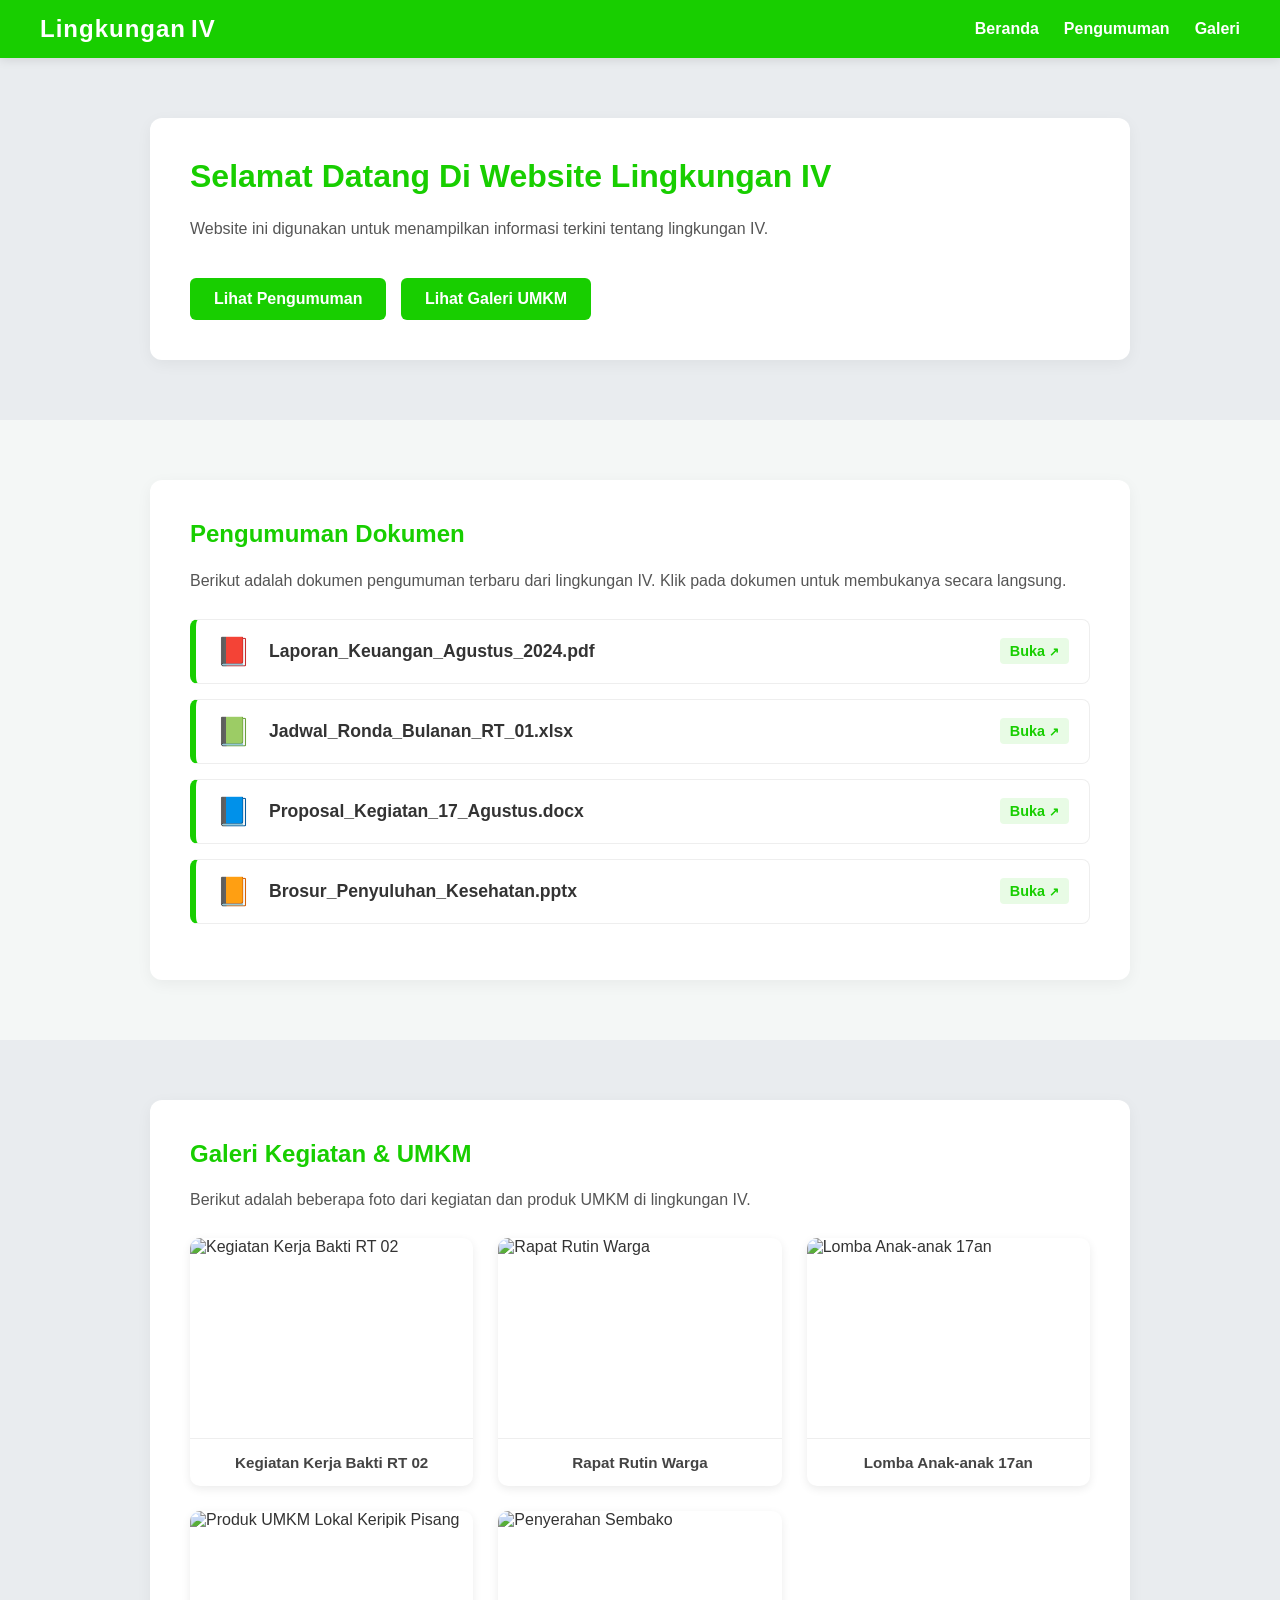
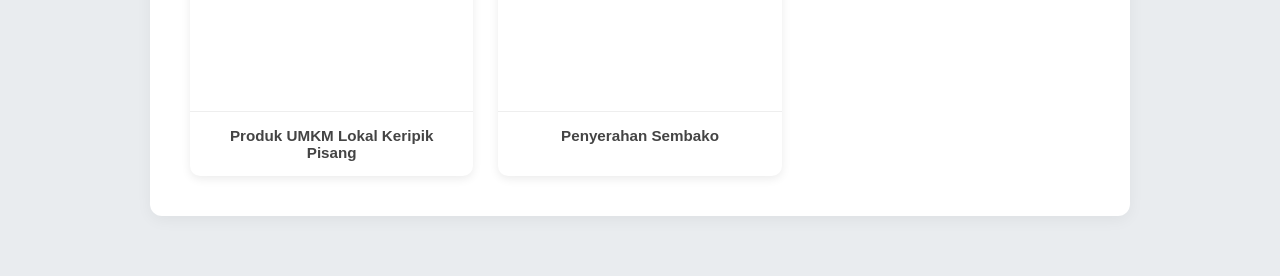
==== user/index.html @ 24032300 "first commit" ====
<!DOCTYPE html>
<html lang="en">
<head>
    <meta charset="UTF-8">
    <meta name="viewport" content="width=device-width, initial-scale=1.0">
    <title>Lingkungan IV</title>
    <link rel="stylesheet" href="index.css">
</head>
<body>
    
    <div class="fullcontainer">
       <nav class="navbar">
        
        <div class="judulbar">
            <div class="pertama">Lingkungan</div>
            <div class="kedua">IV</div>
        </div>

        <ul class="nav">
            <li><a href="#beranda">Beranda</a></li>
            <li><a href="#pengumuman">Pengumuman</a></li>
            <li><a href="#gallery">Galeri</a></li>
        </ul>
       </nav>

       <div id="beranda" class="container">
        <div class="content">
            <h1>Selamat Datang Di Website Lingkungan IV</h1>
            <p>Website ini digunakan untuk menampilkan informasi terkini tentang lingkungan IV.</p>
            <a href="#pengumuman" class="btn">Lihat Pengumuman</a>
            <a href="#gallery" class="btn">Lihat Galeri UMKM</a>
            </div>
        </div>

         <div id="pengumuman" class="container">
                <div class="content">
                 <h2>Pengumuman Dokumen</h2>
                 <p>Berikut adalah dokumen pengumuman terbaru dari lingkungan IV. Klik pada dokumen untuk membukanya secara langsung.</p>
                 <ul id="document-list" class="doc-list">
                      <!-- List dokumen dari database akan di-render di sini via JavaScript -->
                 </ul>
                </div>
       </div>

         <div id="gallery" class="container">
                 <div class="content">
                  <h2>Galeri Kegiatan & UMKM</h2>
                  <p>Berikut adalah beberapa foto dari kegiatan dan produk UMKM di lingkungan IV.</p>
                  <div id="photo-gallery" class="gallery">
                         <!-- Foto dari database akan di-render di sini via JavaScript -->
                  </div>
                 </div>
        </div>
    </div>

    <!-- Script untuk mensimulasikan data dari Database -->
    <script>
        // --- Simulasi Data dari Database ---

        // Data dokumen (misal PDF, Word, Excel, dll)
        // URL di bawah ini adalah contoh URL file publik sebagai contoh
        const dokumenDatabase = [
            {
                judul: "Laporan_Keuangan_Agustus_2024.pdf",
                url: "https://www.w3.org/WAI/ER/tests/xhtml/testfiles/resources/pdf/dummy.pdf",
                tipe: "pdf"
            },
            {
                judul: "Jadwal_Ronda_Bulanan_RT_01.xlsx",
                url: "https://go.microsoft.com/fwlink/?LinkID=521962",
                tipe: "excel"
            },
            {
                judul: "Proposal_Kegiatan_17_Agustus.docx",
                url: "https://calibre-ebook.com/downloads/demos/demo.docx",
                tipe: "word"
            },
            {
                judul: "Brosur_Penyuluhan_Kesehatan.pptx",
                url: "https://scholar.harvard.edu/files/torman_personal/files/samplepptx.pptx",
                tipe: "ppt"
            }
        ];

        // Data galeri foto
        const fotoDatabase = [
            { judul: "Kegiatan Kerja Bakti RT 02", url: "https://images.unsplash.com/photo-1596422846543-75c6fc197f07?ixlib=rb-1.2.1&auto=format&fit=crop&w=500&q=60" },
            { judul: "Rapat Rutin Warga", url: "https://images.unsplash.com/photo-1573164713988-8665fc963095?ixlib=rb-1.2.1&auto=format&fit=crop&w=500&q=60" },
            { judul: "Lomba Anak-anak 17an", url: "https://images.unsplash.com/photo-1511632765486-a01980e01a18?ixlib=rb-1.2.1&auto=format&fit=crop&w=500&q=60" },
            { judul: "Produk UMKM Lokal Keripik Pisang", url: "https://images.unsplash.com/photo-1556742049-0cfed4f6a45d?ixlib=rb-1.2.1&auto=format&fit=crop&w=500&q=60" },
            { judul: "Penyerahan Sembako", url: "https://images.unsplash.com/photo-1488521787991-ed7bbaae773c?ixlib=rb-1.2.1&auto=format&fit=crop&w=500&q=60" }
        ];

        // --- Fungsi Render ke HTML ---

        // 1. Render Dokumen Pengumuman
        const docListElement = document.getElementById("document-list");
        dokumenDatabase.forEach(doc => {
            // Kita gunakan Google Docs Viewer API agar file bisa langsung dibuka di editor Google (Browser)
            // Formatnya: https://docs.google.com/viewer?url=[URL_FILE_ANDA]
            const googleDocsUrl = `https://docs.google.com/viewer?url=${encodeURIComponent(doc.url)}`;
            
            // Tentukan icon berdasarkan tipe dokumen
            let icon = "📄"; // default
            if(doc.tipe === 'pdf') icon = "📕";
            else if(doc.tipe === 'excel') icon = "📗";
            else if(doc.tipe === 'word') icon = "📘";
            else if(doc.tipe === 'ppt') icon = "📙";

            // Buat elemen list HTML
            const li = document.createElement("li");
            li.className = "doc-item";
            li.innerHTML = `
                <div class="doc-icon">${icon}</div>
                <a href="${googleDocsUrl}" target="_blank" class="doc-link">${doc.judul}</a>
                <span class="view-btn">Buka <span style="font-size: 12px;">↗</span></span>
            `;
            // Buka link jika seluruh list-item di-klik
            li.addEventListener('click', () => {
                window.open(googleDocsUrl, '_blank');
            });
            docListElement.appendChild(li);
        });

        // 2. Render Galeri Foto
        const photoGalleryElement = document.getElementById("photo-gallery");
        fotoDatabase.forEach(foto => {
            const div = document.createElement("div");
            div.className = "gallery-item";
            div.innerHTML = `
                <img src="${foto.url}" alt="${foto.judul}">
                <div class="gallery-caption">${foto.judul}</div>
            `;
            photoGalleryElement.appendChild(div);
        });
    </script>
</body>
</html>
---- user/index.css ----
body, html {
    font-family: 'Segoe UI', Tahoma, Geneva, Verdana, sans-serif;
    background-color: #f4f7f6;
    color: #333;
    padding: 0;
    margin: 0;
    scroll-behavior: smooth;
}

.fullcontainer {
    width: 100%;
}

/* Navbar */
.navbar {
    background-color: #18ce00;
    color: white;
    display: flex;
    justify-content: space-between;
    align-items: center;
    padding: 15px 40px;
    position: sticky;
    top: 0;
    z-index: 1000;
    box-shadow: 0 2px 10px rgba(0, 0, 0, 0.1);
}

.judulbar {
    display: flex;
    font-size: 1.5rem;
    font-weight: bold;
    letter-spacing: 1px;
}

.judulbar .pertama {
    margin-right: 5px;
}

.nav {
    list-style: none;
    display: flex;
    gap: 25px;
    margin: 0;
    padding: 0;
}

.nav li a {
    color: white;
    text-decoration: none;
    font-weight: bold;
    font-size: 1rem;
    transition: opacity 0.3s;
}

.nav li a:hover {
    opacity: 0.8;
}

/* Container & Sections */
.container {
    padding: 60px 20px;
    min-height: auto;
    display: flex;
    justify-content: center;
}

.container:nth-child(even) {
    background-color: #e9ecef;
}

.content {
    max-width: 900px;
    width: 100%;
    background: white;
    padding: 40px;
    border-radius: 12px;
    box-shadow: 0 4px 15px rgba(0,0,0,0.05);
}

.content h1, .content h2 {
    color: #18ce00;
    margin-top: 0;
}

.content p {
    line-height: 1.6;
    color: #555;
}

.btn {
    display: inline-block;
    padding: 12px 24px;
    background-color: #18ce00;
    color: white;
    text-decoration: none;
    border-radius: 6px;
    margin-top: 20px;
    margin-right: 10px;
    font-weight: bold;
    transition: background 0.3s, transform 0.2s;
}

.btn:hover {
    background-color: #129c00;
    transform: translateY(-2px);
}

/* Pengumuman List Styles */
.doc-list {
    list-style: none;
    padding: 0;
    margin-top: 25px;
}

.doc-item {
    background-color: #ffffff;
    margin-bottom: 15px;
    padding: 15px 20px;
    border-radius: 8px;
    border-left: 6px solid #18ce00;
    display: flex;
    align-items: center;
    border: 1px solid #eee;
    border-left-width: 6px;
    border-left-color: #18ce00;
    cursor: pointer;
    transition: transform 0.2s, box-shadow 0.2s, border-color 0.2s;
}

.doc-item:hover {
    transform: translateY(-3px);
    box-shadow: 0 6px 15px rgba(0,0,0,0.08);
    border-left-color: #129c00;
}

.doc-icon {
    font-size: 28px;
    margin-right: 18px;
}

.doc-link {
    text-decoration: none;
    color: #333;
    font-weight: 600;
    font-size: 1.1rem;
    flex-grow: 1;
}

.doc-link:hover {
    color: #18ce00;
}

.view-btn {
    font-size: 0.9rem;
    color: #18ce00;
    font-weight: bold;
    padding: 5px 10px;
    background-color: #e8fbe5;
    border-radius: 4px;
    transition: background-color 0.2s;
}

.doc-item:hover .view-btn {
    background-color: #d1f7cb;
}

/* Gallery Styles */
.gallery {
    display: grid;
    grid-template-columns: repeat(auto-fill, minmax(260px, 1fr));
    gap: 25px;
    margin-top: 25px;
}

.gallery-item {
    border-radius: 10px;
    overflow: hidden;
    box-shadow: 0 3px 10px rgba(0,0,0,0.08);
    background-color: #fff;
    transition: transform 0.3s, box-shadow 0.3s;
}

.gallery-item:hover {
    transform: scale(1.02) translateY(-5px);
    box-shadow: 0 8px 20px rgba(0,0,0,0.12);
}

.gallery-item img {
    width: 100%;
    height: 200px;
    object-fit: cover;
    display: block;
    border-bottom: 1px solid #eee;
}

.gallery-caption {
    padding: 15px;
    text-align: center;
    font-weight: 600;
    font-size: 0.95rem;
    color: #444;
}
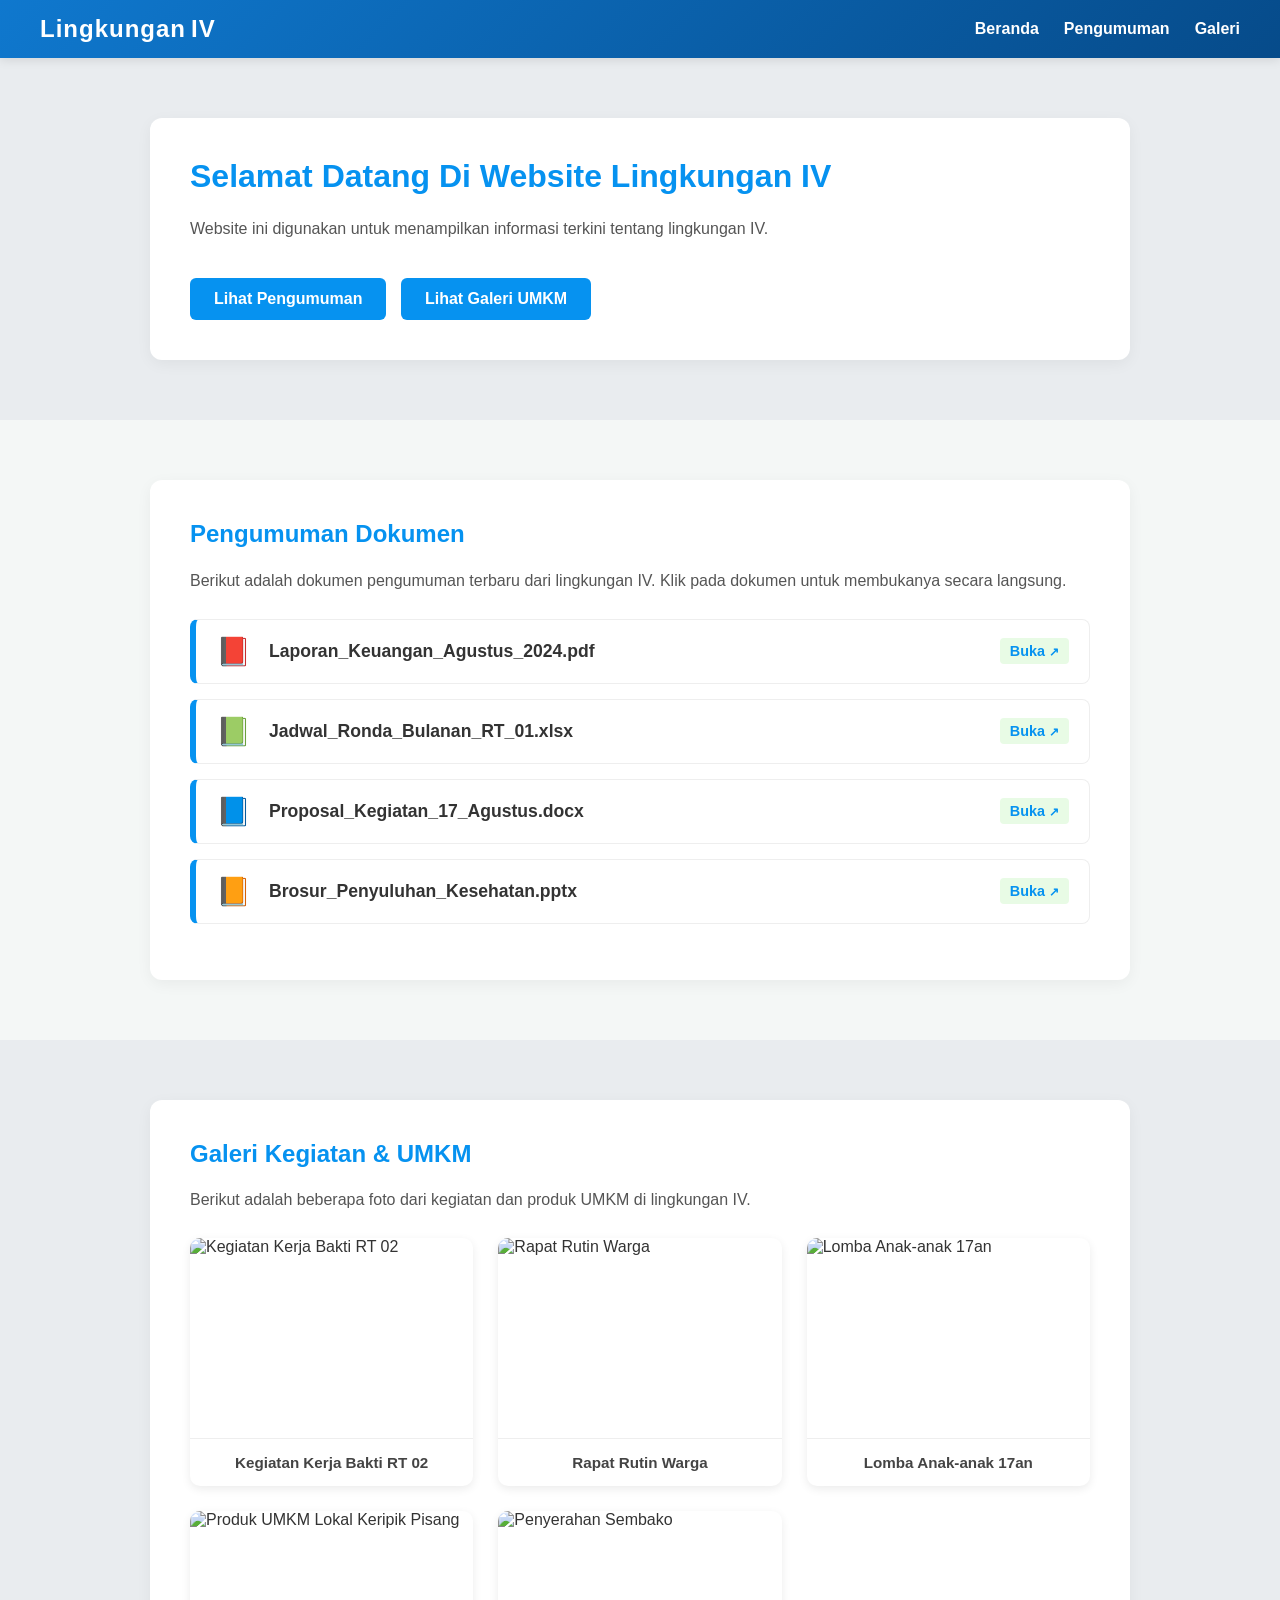
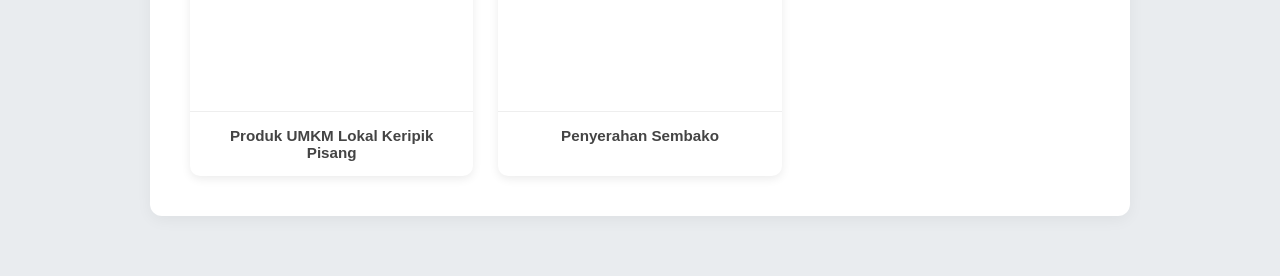
==== commit e48952db: "g" ====
--- a/user/index.html
+++ b/user/index.html
@@ -91,7 +91,7 @@
             { judul: "Penyerahan Sembako", url: "https://images.unsplash.com/photo-1488521787991-ed7bbaae773c?ixlib=rb-1.2.1&auto=format&fit=crop&w=500&q=60" }
         ];
 
-        // --- Fungsi Render ke HTML ---
+        // Fungsi Render ke HTML
 
         // 1. Render Dokumen Pengumuman
         const docListElement = document.getElementById("document-list");
--- a/user/index.css
+++ b/user/index.css
@@ -13,7 +13,7 @@
 
 /* Navbar */
 .navbar {
-    background-color: #18ce00;
+     background: linear-gradient(135deg, #0f78ce 0%, #064b8a 100%);
     color: white;
     display: flex;
     justify-content: space-between;
@@ -78,7 +78,7 @@
 }
 
 .content h1, .content h2 {
-    color: #18ce00;
+    color: #0692f0;
     margin-top: 0;
 }
 
@@ -90,7 +90,7 @@
 .btn {
     display: inline-block;
     padding: 12px 24px;
-    background-color: #18ce00;
+    background-color: #0692f0;
     color: white;
     text-decoration: none;
     border-radius: 6px;
@@ -101,7 +101,7 @@
 }
 
 .btn:hover {
-    background-color: #129c00;
+    background-color: #00319c;
     transform: translateY(-2px);
 }
 
@@ -117,12 +117,12 @@
     margin-bottom: 15px;
     padding: 15px 20px;
     border-radius: 8px;
-    border-left: 6px solid #18ce00;
+    border-left: 6px solid #0692f0;
     display: flex;
     align-items: center;
     border: 1px solid #eee;
     border-left-width: 6px;
-    border-left-color: #18ce00;
+    border-left-color: #0692f0;
     cursor: pointer;
     transition: transform 0.2s, box-shadow 0.2s, border-color 0.2s;
 }
@@ -130,7 +130,7 @@
 .doc-item:hover {
     transform: translateY(-3px);
     box-shadow: 0 6px 15px rgba(0,0,0,0.08);
-    border-left-color: #129c00;
+    border-left-color: #0692f0;
 }
 
 .doc-icon {
@@ -147,12 +147,12 @@
 }
 
 .doc-link:hover {
-    color: #18ce00;
+    color: #0692f0;
 }
 
 .view-btn {
     font-size: 0.9rem;
-    color: #18ce00;
+    color: #0692f0;
     font-weight: bold;
     padding: 5px 10px;
     background-color: #e8fbe5;
